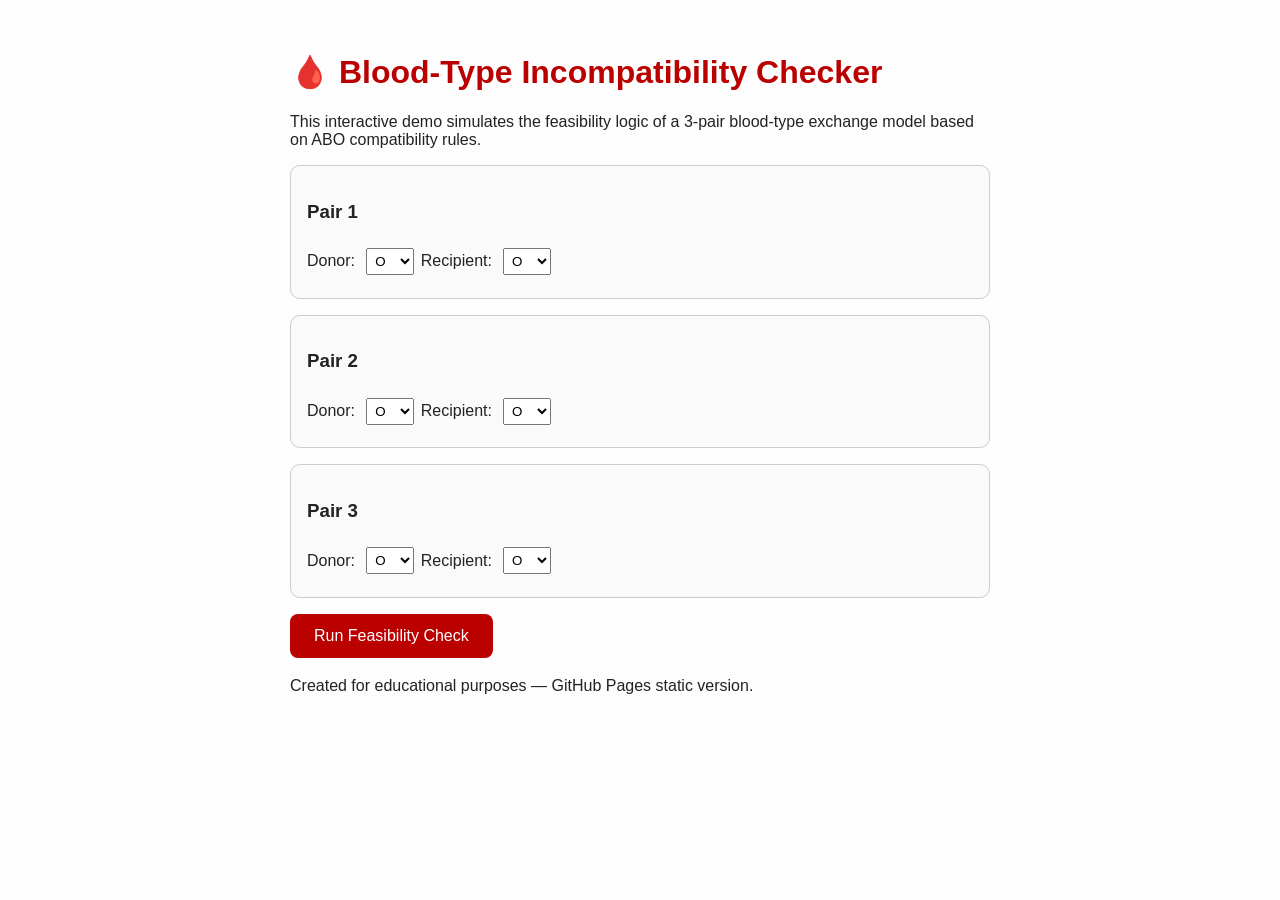
==== interactive_puzzle/index.html @ 5c8950f1 "interactive version implemented" ====
<!DOCTYPE html>
<html lang="en">
<head>
  <meta charset="UTF-8" />
  <meta name="viewport" content="width=device-width, initial-scale=1.0" />
  <title>Blood-Type Incompatibility Checker</title>
  <link rel="stylesheet" href="style.css" />
</head>
<body>
  <h1>🩸 Blood-Type Incompatibility Checker</h1>
  <p>
    This interactive demo simulates the feasibility logic of a 3-pair blood-type
    exchange model based on ABO compatibility rules.
  </p>

  <div id="pairs"></div>

  <button id="check">Run Feasibility Check</button>

  <div id="result"></div>

  <footer>
    <p>Created for educational purposes — GitHub Pages static version.</p>
  </footer>

  <script src="script.js"></script>
</body>
</html>
---- interactive_puzzle/style.css ----
body {
  font-family: Arial, sans-serif;
  background: #fdfdfd;
  color: #222;
  max-width: 700px;
  margin: 0 auto;
  padding: 2em;
}

h1 {
  color: #b00;
}

.pair {
  border: 1px solid #ccc;
  border-radius: 10px;
  padding: 1em;
  margin: 1em 0;
  background: #fafafa;
}

select {
  margin: 0.5em;
  padding: 0.3em;
}

button {
  padding: 0.8em 1.5em;
  font-size: 1em;
  background-color: #b00;
  color: white;
  border: none;
  border-radius: 8px;
  cursor: pointer;
}

button:hover {
  background-color: #900;
}

#result {
  margin-top: 1em;
  font-weight: bold;
  font-size: 1.2em;
}
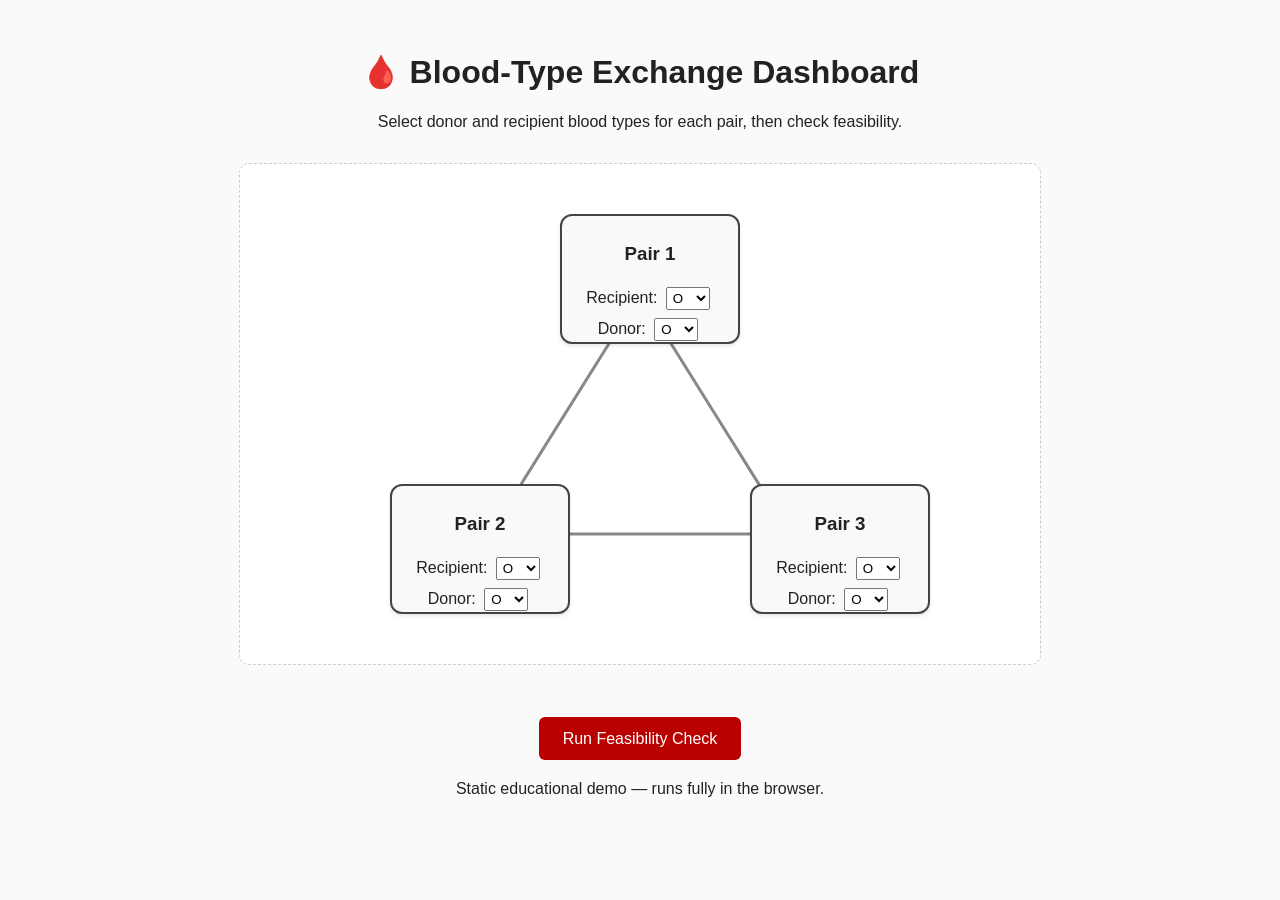
==== commit 33322c0d: "improved interactive dashboard" ====
--- a/interactive_puzzle/index.html
+++ b/interactive_puzzle/index.html
@@ -3,24 +3,51 @@
 <head>
   <meta charset="UTF-8" />
   <meta name="viewport" content="width=device-width, initial-scale=1.0" />
-  <title>Blood-Type Incompatibility Checker</title>
+  <title>Blood-Type Exchange Dashboard</title>
   <link rel="stylesheet" href="style.css" />
 </head>
 <body>
-  <h1>🩸 Blood-Type Incompatibility Checker</h1>
+  <h1>🩸 Blood-Type Exchange Dashboard</h1>
   <p>
-    This interactive demo simulates the feasibility logic of a 3-pair blood-type
-    exchange model based on ABO compatibility rules.
+    Select donor and recipient blood types for each pair, then check feasibility.
   </p>
 
-  <div id="pairs"></div>
+  <div id="canvas">
+    <svg id="arrows" width="800" height="500">
+      <defs>
+        <marker id="arrowhead" markerWidth="8" markerHeight="5" refX="7" refY="2.5" orient="auto">
+          <polygon points="0 0, 8 2.5, 0 5" fill="black"/>
+        </marker>
+      </defs>
+      <line id="line1" x1="400" y1="130" x2="250" y2="370" class="arrow"/>
+      <line id="line2" x1="250" y1="370" x2="550" y2="370" class="arrow"/>
+      <line id="line3" x1="550" y1="370" x2="400" y2="130" class="arrow"/>
+    </svg>
+
+    <div class="pair" id="pair1">
+      <h3>Pair 1</h3>
+      <div>Recipient: <select id="rec1"></select></div>
+      <div>Donor: <select id="don1"></select></div>
+    </div>
+
+    <div class="pair" id="pair2">
+      <h3>Pair 2</h3>
+      <div>Recipient: <select id="rec2"></select></div>
+      <div>Donor: <select id="don2"></select></div>
+    </div>
+
+    <div class="pair" id="pair3">
+      <h3>Pair 3</h3>
+      <div>Recipient: <select id="rec3"></select></div>
+      <div>Donor: <select id="don3"></select></div>
+    </div>
+  </div>
 
   <button id="check">Run Feasibility Check</button>
-
   <div id="result"></div>
 
   <footer>
-    <p>Created for educational purposes — GitHub Pages static version.</p>
+    <p>Static educational demo — runs fully in the browser.</p>
   </footer>
 
   <script src="script.js"></script>
--- a/interactive_puzzle/style.css
+++ b/interactive_puzzle/style.css
@@ -1,41 +1,73 @@
 body {
-  font-family: Arial, sans-serif;
-  background: #fdfdfd;
+  font-family: "Segoe UI", Arial, sans-serif;
+  background: #fafafa;
   color: #222;
-  max-width: 700px;
-  margin: 0 auto;
+  text-align: center;
+  margin: 0;
   padding: 2em;
 }
 
-h1 {
-  color: #b00;
+#canvas {
+  position: relative;
+  width: 800px;
+  height: 500px;
+  margin: 2em auto;
+  border: 1px dashed #ccc;
+  background-color: #fff;
+  border-radius: 10px;
 }
 
 .pair {
-  border: 1px solid #ccc;
-  border-radius: 10px;
-  padding: 1em;
-  margin: 1em 0;
-  background: #fafafa;
+  position: absolute;
+  width: 160px;
+  height: 110px;
+  border: 2px solid #444;
+  border-radius: 12px;
+  background: #f9f9f9;
+  box-shadow: 0 2px 4px rgba(0,0,0,0.1);
+  padding: 0.5em;
+}
+
+#pair1 {
+  top: 50px;
+  left: 320px;
+}
+
+#pair2 {
+  top: 320px;
+  left: 150px;
+}
+
+#pair3 {
+  top: 320px;
+  left: 510px;
+}
+
+.arrow {
+  stroke-width: 3px;
+  stroke: #888;
+  marker-end: url(#arrowhead);
+  transition: stroke 0.3s ease;
 }
 
 select {
-  margin: 0.5em;
-  padding: 0.3em;
+  margin: 4px;
+  padding: 2px;
 }
 
 button {
+  margin-top: 20px;
   padding: 0.8em 1.5em;
-  font-size: 1em;
-  background-color: #b00;
+  background: #b00;
   color: white;
   border: none;
-  border-radius: 8px;
+  border-radius: 6px;
+  font-size: 1em;
   cursor: pointer;
 }
 
 button:hover {
-  background-color: #900;
+  background: #900;
 }
 
 #result {
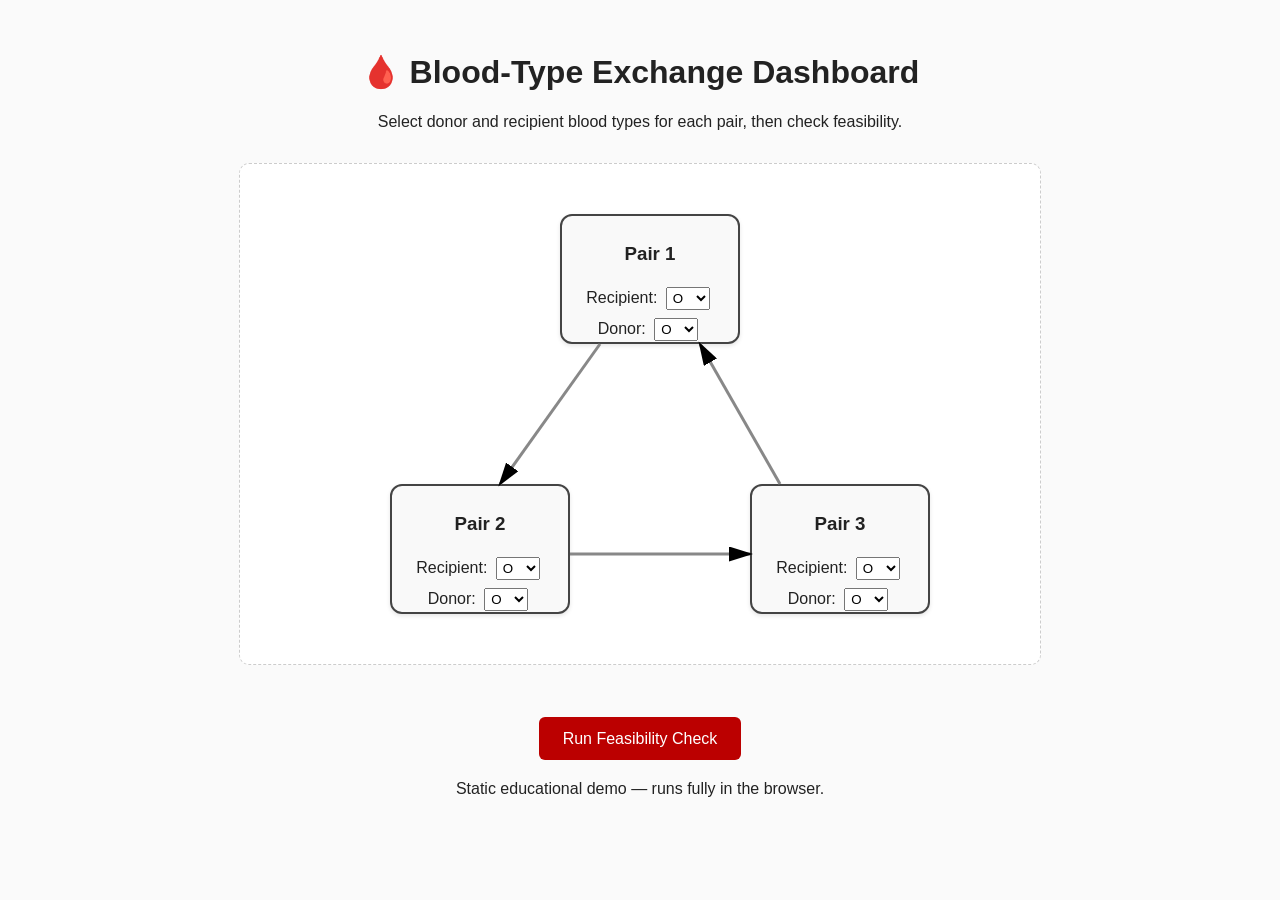
==== commit 9064a7a2: "ïnteractive snippet updated" ====
--- a/interactive_puzzle/index.html
+++ b/interactive_puzzle/index.html
@@ -19,9 +19,10 @@
           <polygon points="0 0, 8 2.5, 0 5" fill="black"/>
         </marker>
       </defs>
-      <line id="line1" x1="400" y1="130" x2="250" y2="370" class="arrow"/>
-      <line id="line2" x1="250" y1="370" x2="550" y2="370" class="arrow"/>
-      <line id="line3" x1="550" y1="370" x2="400" y2="130" class="arrow"/>
+        <line id="line1" x1="360" x2="260" y2="320" class="arrow" y1="180"></line>
+        <line id="line2" x1="330" y1="390" x2="510" y2="390" class="arrow"></line>
+        <line id="line3" x1="540" y1="320" x2="460" y2="180" class="arrow"></line>
+
     </svg>
 
     <div class="pair" id="pair1">
--- a/interactive_puzzle/style.css
+++ b/interactive_puzzle/style.css
@@ -50,6 +50,14 @@
   transition: stroke 0.3s ease;
 }
 
+#arrows {
+  position: absolute;
+  top: 0;
+  left: 0;
+  z-index: 1; /* arrows behind boxes */
+}
+
+
 select {
   margin: 4px;
   padding: 2px;
